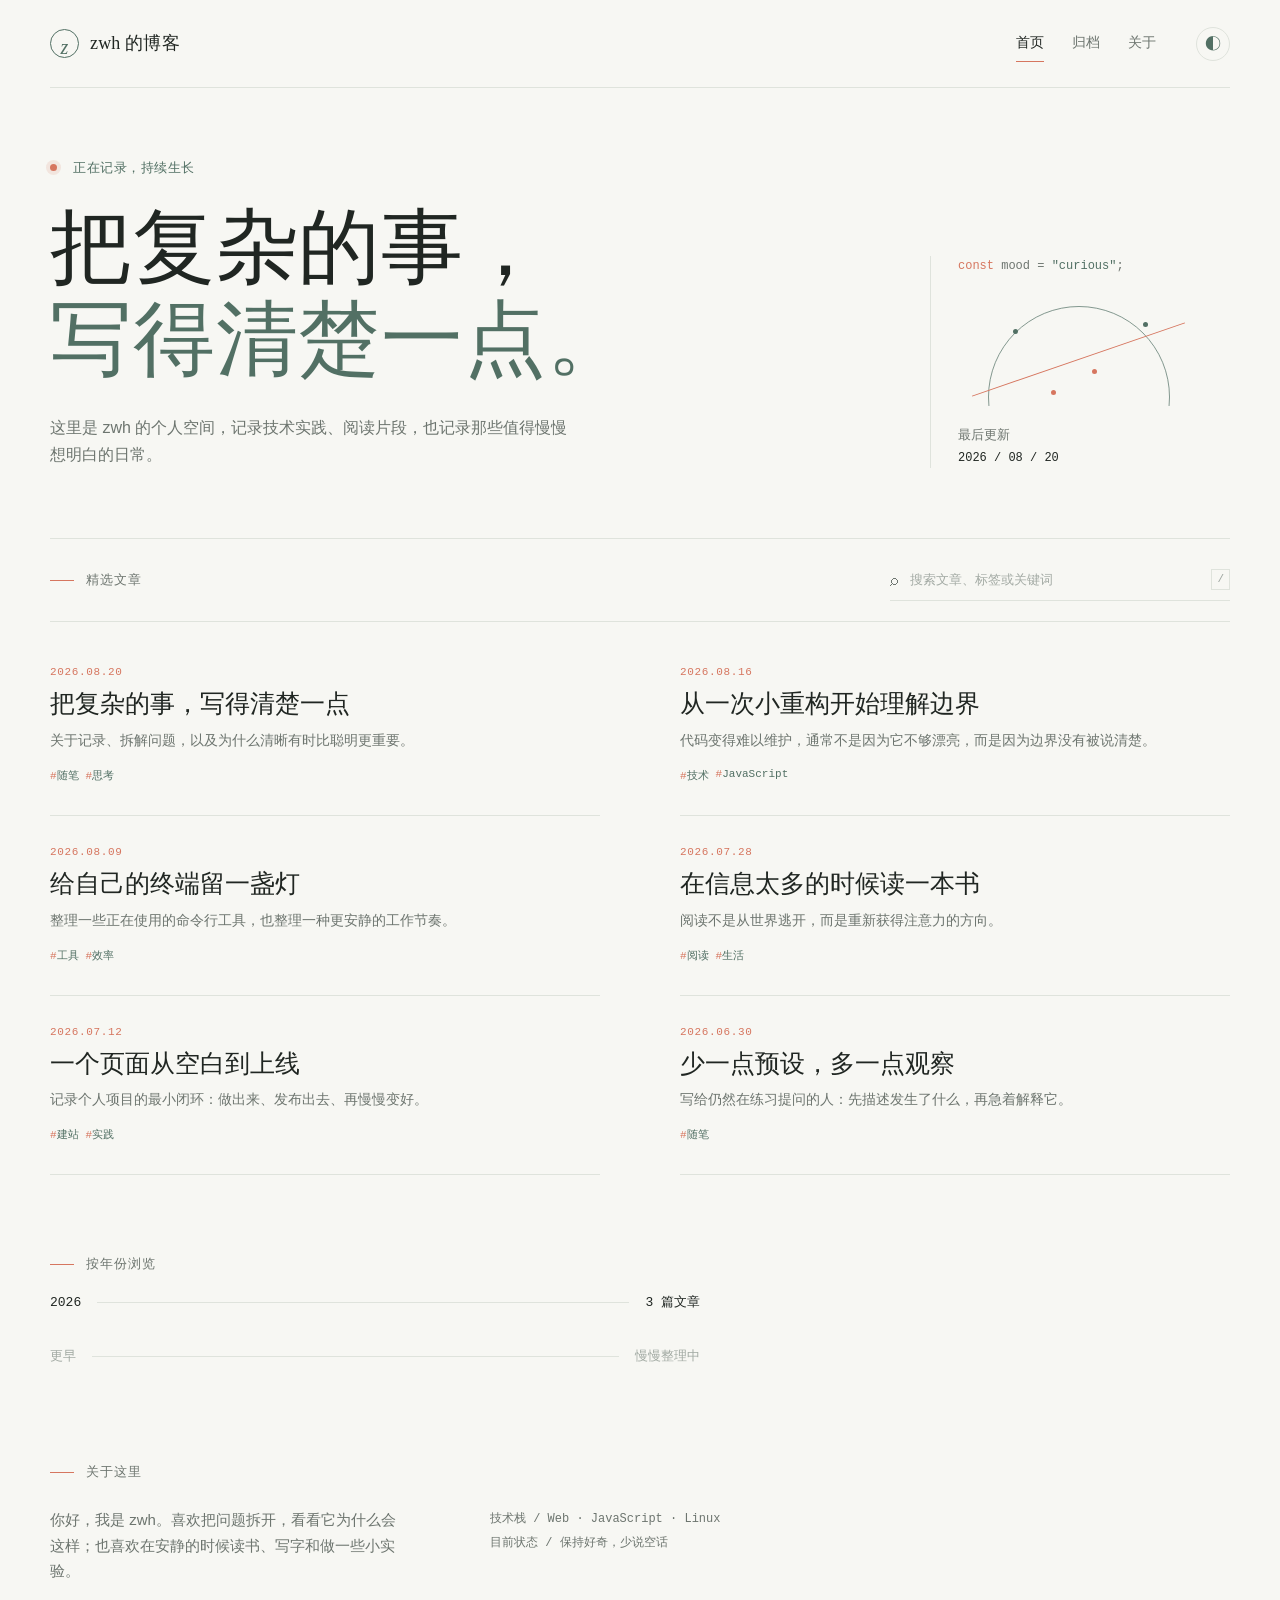
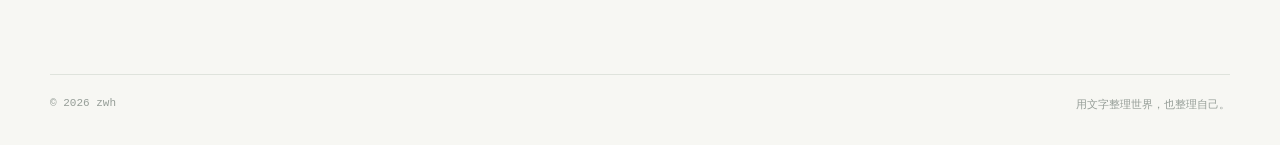
==== index.html @ 95e20965 "Initial blog with online publishing" ====
<!doctype html>
<html lang="zh-CN">
<head>
  <meta charset="UTF-8">
  <meta name="viewport" content="width=device-width, initial-scale=1.0">
  <meta name="description" content="zwh 的个人博客，记录技术、阅读和日常思考。">
  <title>zwh 的博客</title>
  <link rel="stylesheet" href="styles.css">
</head>
<body>
  <div class="site-shell">
    <header class="topbar">
      <a class="brand" href="#home" aria-label="返回首页">
        <span class="brand-mark">z</span>
        <span>zwh 的博客</span>
      </a>
      <nav class="topnav" aria-label="主导航">
        <a class="active" href="#home">首页</a>
        <a href="#archive">归档</a>
        <a href="#about">关于</a>
      </nav>
      <button class="icon-button" id="themeToggle" type="button" aria-label="切换深色模式" title="切换深色模式">◐</button>
    </header>

    <main id="home" class="main-content">
      <section class="intro-band" aria-labelledby="intro-title">
        <div class="intro-copy">
          <p class="eyebrow"><span class="status-dot"></span> 正在记录，持续生长</p>
          <h1 id="intro-title">把复杂的事，<br><em>写得清楚一点。</em></h1>
          <p class="intro-text">这里是 zwh 的个人空间，记录技术实践、阅读片段，也记录那些值得慢慢想明白的日常。</p>
        </div>
        <div class="intro-aside" aria-label="博客信息">
          <div class="code-note"><span>const</span> mood = <b>"curious"</b>;</div>
          <div class="line-art" aria-hidden="true"><span></span><span></span><span></span><span></span></div>
          <p>最后更新<br><strong>2026 / 08 / 20</strong></p>
        </div>
      </section>

      <section class="toolbar" aria-label="文章工具栏">
        <div class="section-label"><span class="rule"></span><span id="sectionTitle">精选文章</span></div>
        <label class="search-box" for="searchInput">
          <span aria-hidden="true">⌕</span>
          <input id="searchInput" type="search" placeholder="搜索文章、标签或关键词" autocomplete="off">
          <kbd>/</kbd>
        </label>
      </section>

      <section id="postList" class="post-list" aria-live="polite"></section>
      <p id="emptyState" class="empty-state" hidden>没有找到相关内容，换个关键词试试。</p>

      <section id="archive" class="archive-section">
        <div class="section-label"><span class="rule"></span><span>按年份浏览</span></div>
        <div class="archive-row"><span>2026</span><span class="archive-line"></span><span>3 篇文章</span></div>
        <div class="archive-row muted"><span>更早</span><span class="archive-line"></span><span>慢慢整理中</span></div>
      </section>

      <section id="about" class="about-section">
        <div class="section-label"><span class="rule"></span><span>关于这里</span></div>
        <div class="about-grid">
          <p>你好，我是 zwh。喜欢把问题拆开，看看它为什么会这样；也喜欢在安静的时候读书、写字和做一些小实验。</p>
          <p class="about-meta">技术栈 / Web · JavaScript · Linux<br>目前状态 / 保持好奇，少说空话</p>
        </div>
      </section>
    </main>

    <footer class="footer"><span>© 2026 zwh</span><span>用文字整理世界，也整理自己。</span></footer>
  </div>
  <script src="app.js"></script>
</body>
</html>
---- styles.css ----
:root {
  --paper: #f7f7f3;
  --paper-deep: #eeeee8;
  --ink: #202622;
  --muted: #6d756f;
  --line: #dfe3dc;
  --moss: #527064;
  --coral: #d6765f;
  --shadow: rgba(32, 38, 34, .08);
}

* { box-sizing: border-box; }
html { scroll-behavior: smooth; }
body { margin: 0; background: var(--paper); color: var(--ink); font-family: "Noto Sans SC", "Microsoft YaHei", sans-serif; line-height: 1.7; }
a { color: inherit; text-decoration: none; }
button, input { font: inherit; }

.site-shell { width: min(1180px, calc(100% - 48px)); margin: 0 auto; }
.topbar { height: 88px; display: flex; align-items: center; border-bottom: 1px solid var(--line); gap: 40px; }
.brand { display: inline-flex; align-items: center; gap: 11px; font-family: Georgia, serif; font-size: 18px; letter-spacing: .01em; }
.brand-mark { display: grid; place-items: center; width: 29px; height: 29px; border: 1px solid var(--moss); border-radius: 50%; color: var(--moss); font-style: italic; font-size: 20px; }
.topnav { display: flex; gap: 28px; margin-left: auto; color: var(--muted); font-size: 14px; }
.topnav a { padding: 6px 0; border-bottom: 1px solid transparent; }
.topnav a:hover, .topnav a.active { color: var(--ink); border-color: var(--coral); }
.icon-button { width: 34px; height: 34px; border: 1px solid var(--line); color: var(--moss); background: transparent; border-radius: 50%; cursor: pointer; transition: .2s ease; }
.icon-button:hover { border-color: var(--moss); transform: rotate(20deg); }

.main-content { padding: 72px 0 90px; }
.intro-band { display: grid; grid-template-columns: 1fr 300px; gap: 80px; align-items: end; padding-bottom: 70px; }
.eyebrow { margin: 0 0 24px; color: var(--moss); font: 13px/1.4 "SFMono-Regular", Consolas, monospace; letter-spacing: .04em; }
.status-dot { display: inline-block; width: 7px; height: 7px; margin: 0 8px 1px 0; border-radius: 50%; background: var(--coral); box-shadow: 0 0 0 4px rgba(214, 118, 95, .14); }
h1 { margin: 0; font-family: Georgia, "Songti SC", serif; font-size: clamp(44px, 7vw, 82px); line-height: 1.12; font-weight: 400; letter-spacing: .01em; }
h1 em { color: var(--moss); font-style: normal; }
.intro-text { max-width: 520px; margin: 28px 0 0; color: var(--muted); font-size: 16px; }
.intro-aside { border-left: 1px solid var(--line); padding-left: 27px; color: var(--muted); font-size: 13px; }
.code-note { color: var(--muted); font: 12px/1.8 "SFMono-Regular", Consolas, monospace; }
.code-note span { color: var(--coral); }.code-note b { color: var(--moss); font-weight: 500; }
.line-art { position: relative; height: 112px; margin: 16px 0 18px; overflow: hidden; }
.line-art::before { content: ""; position: absolute; left: 30px; top: 12px; width: 180px; height: 180px; border: 1px solid var(--moss); border-radius: 50%; opacity: .7; }
.line-art::after { content: ""; position: absolute; left: 8px; top: 65px; width: 225px; border-top: 1px solid var(--coral); transform: rotate(-19deg); }
.line-art span { position: absolute; z-index: 1; width: 5px; height: 5px; border-radius: 50%; background: var(--moss); }.line-art span:nth-child(1){left:55px;top:35px}.line-art span:nth-child(2){left:134px;top:75px;background:var(--coral)}.line-art span:nth-child(3){left:185px;top:28px}.line-art span:nth-child(4){left:93px;top:96px;background:var(--coral)}
.intro-aside p { margin: 0; }.intro-aside strong { color: var(--ink); font: 12px "SFMono-Regular", Consolas, monospace; }

.toolbar { display: flex; align-items: center; justify-content: space-between; gap: 25px; padding: 20px 0; border-top: 1px solid var(--line); border-bottom: 1px solid var(--line); }
.section-label { display: flex; align-items: center; gap: 12px; color: var(--muted); font-size: 13px; letter-spacing: .08em; }.rule { width: 24px; height: 1px; background: var(--coral); }
.search-box { display: flex; align-items: center; width: min(340px, 100%); gap: 10px; color: var(--muted); border-bottom: 1px solid var(--line); padding: 7px 0; }.search-box:focus-within { border-color: var(--moss); }.search-box input { min-width: 0; flex: 1; border: 0; outline: 0; color: var(--ink); background: transparent; font-size: 13px; }.search-box input::placeholder { color: #a3aaa4; }.search-box kbd { border: 1px solid var(--line); color: #9ca49e; padding: 0 5px; font: 11px/19px "SFMono-Regular", Consolas, monospace; }
.post-list { display: grid; grid-template-columns: repeat(2, minmax(0, 1fr)); column-gap: 80px; }
.post { position: relative; padding: 30px 0 32px; border-bottom: 1px solid var(--line); }.post:nth-child(-n+2) { padding-top: 44px; }.post:hover .post-title { color: var(--moss); }.post-date { color: var(--coral); font: 11px "SFMono-Regular", Consolas, monospace; letter-spacing: .06em; }.post-title { margin: 9px 0 8px; font-family: Georgia, "Songti SC", serif; font-size: 25px; line-height: 1.35; font-weight: 400; transition: color .2s ease; }.post-excerpt { margin: 0 0 15px; color: var(--muted); font-size: 14px; }.post-tags { display: flex; flex-wrap: wrap; gap: 7px; }.tag { color: var(--moss); font: 11px "SFMono-Regular", Consolas, monospace; }.tag::before { content: "#"; color: var(--coral); }.empty-state { padding: 50px 0; color: var(--muted); text-align: center; font-size: 14px; }
.archive-section, .about-section { padding-top: 78px; }.archive-row { display: flex; align-items: center; gap: 16px; max-width: 650px; padding: 18px 0; font: 13px "SFMono-Regular", Consolas, monospace; }.archive-row.muted { color: #a1a9a2; }.archive-line { flex: 1; height: 1px; background: var(--line); }.about-grid { display: grid; grid-template-columns: 1fr 1fr; gap: 80px; max-width: 800px; color: var(--muted); font-size: 15px; }.about-grid p { margin: 24px 0 0; }.about-meta { font: 12px/2 "SFMono-Regular", Consolas, monospace; }
.footer { display: flex; justify-content: space-between; padding: 22px 0 30px; border-top: 1px solid var(--line); color: #969e98; font: 11px "SFMono-Regular", Consolas, monospace; }

body.dark { --paper: #1c2421; --paper-deep: #24302b; --ink: #edf0e9; --muted: #a6b0a8; --line: #34413a; --moss: #a2c3aa; --coral: #ee987f; --shadow: rgba(0,0,0,.2); }
body.dark .search-box input { color: var(--ink); }

@media (max-width: 720px) {
  .site-shell { width: min(100% - 32px, 560px); }.topbar { height: 70px; gap: 18px; }.topnav { gap: 15px; font-size: 13px; }.icon-button { margin-left: 0; }.main-content { padding-top: 48px; }.intro-band { display: block; padding-bottom: 48px; }.intro-aside { display: none; } h1 { font-size: clamp(42px, 14vw, 66px); }.intro-text { font-size: 15px; }.toolbar { display: block; }.search-box { margin-top: 20px; width: 100%; }.post-list { display: block; }.post:nth-child(-n+2), .post { padding: 28px 0; }.post-title { font-size: 23px; }.about-grid { display: block; }.footer { display: block; }.footer span { display: block; margin-top: 8px; }
}
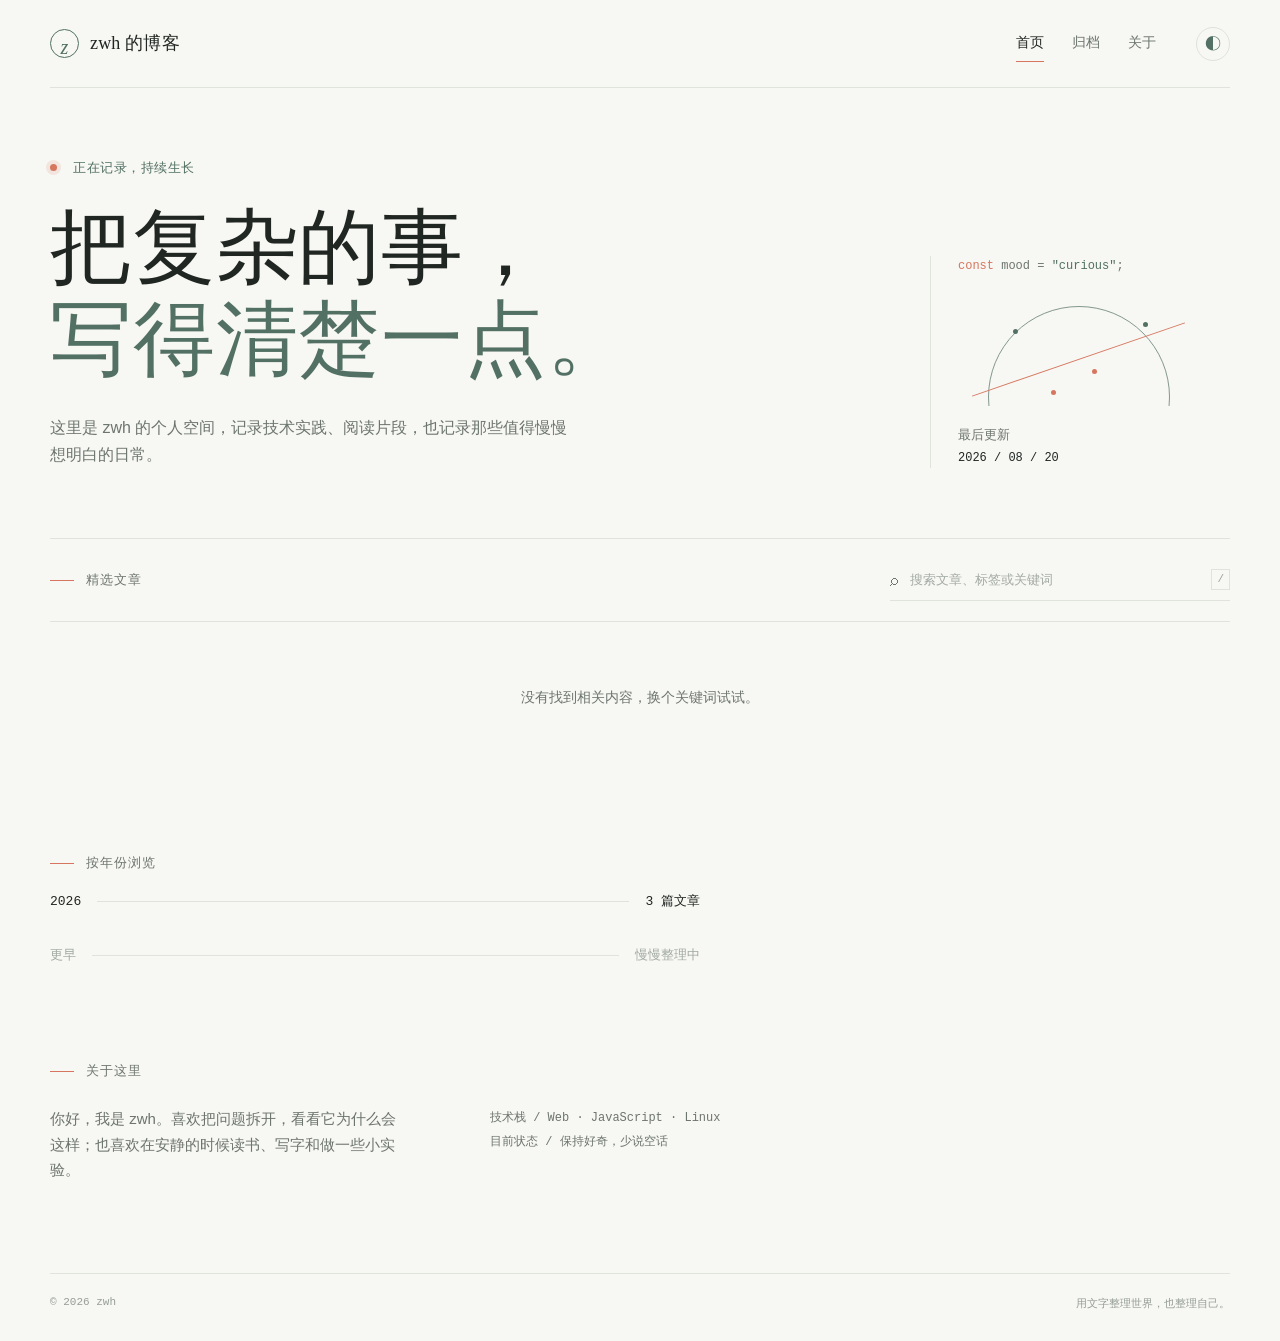
==== commit eb97627b: "Show latest published date on homepage" ====
--- a/index.html
+++ b/index.html
@@ -32,7 +32,7 @@
         <div class="intro-aside" aria-label="博客信息">
           <div class="code-note"><span>const</span> mood = <b>"curious"</b>;</div>
           <div class="line-art" aria-hidden="true"><span></span><span></span><span></span><span></span></div>
-          <p>最后更新<br><strong>2026 / 08 / 20</strong></p>
+          <p>最后更新<br><strong id="lastUpdated">2026 / 08 / 20</strong></p>
         </div>
       </section>
 
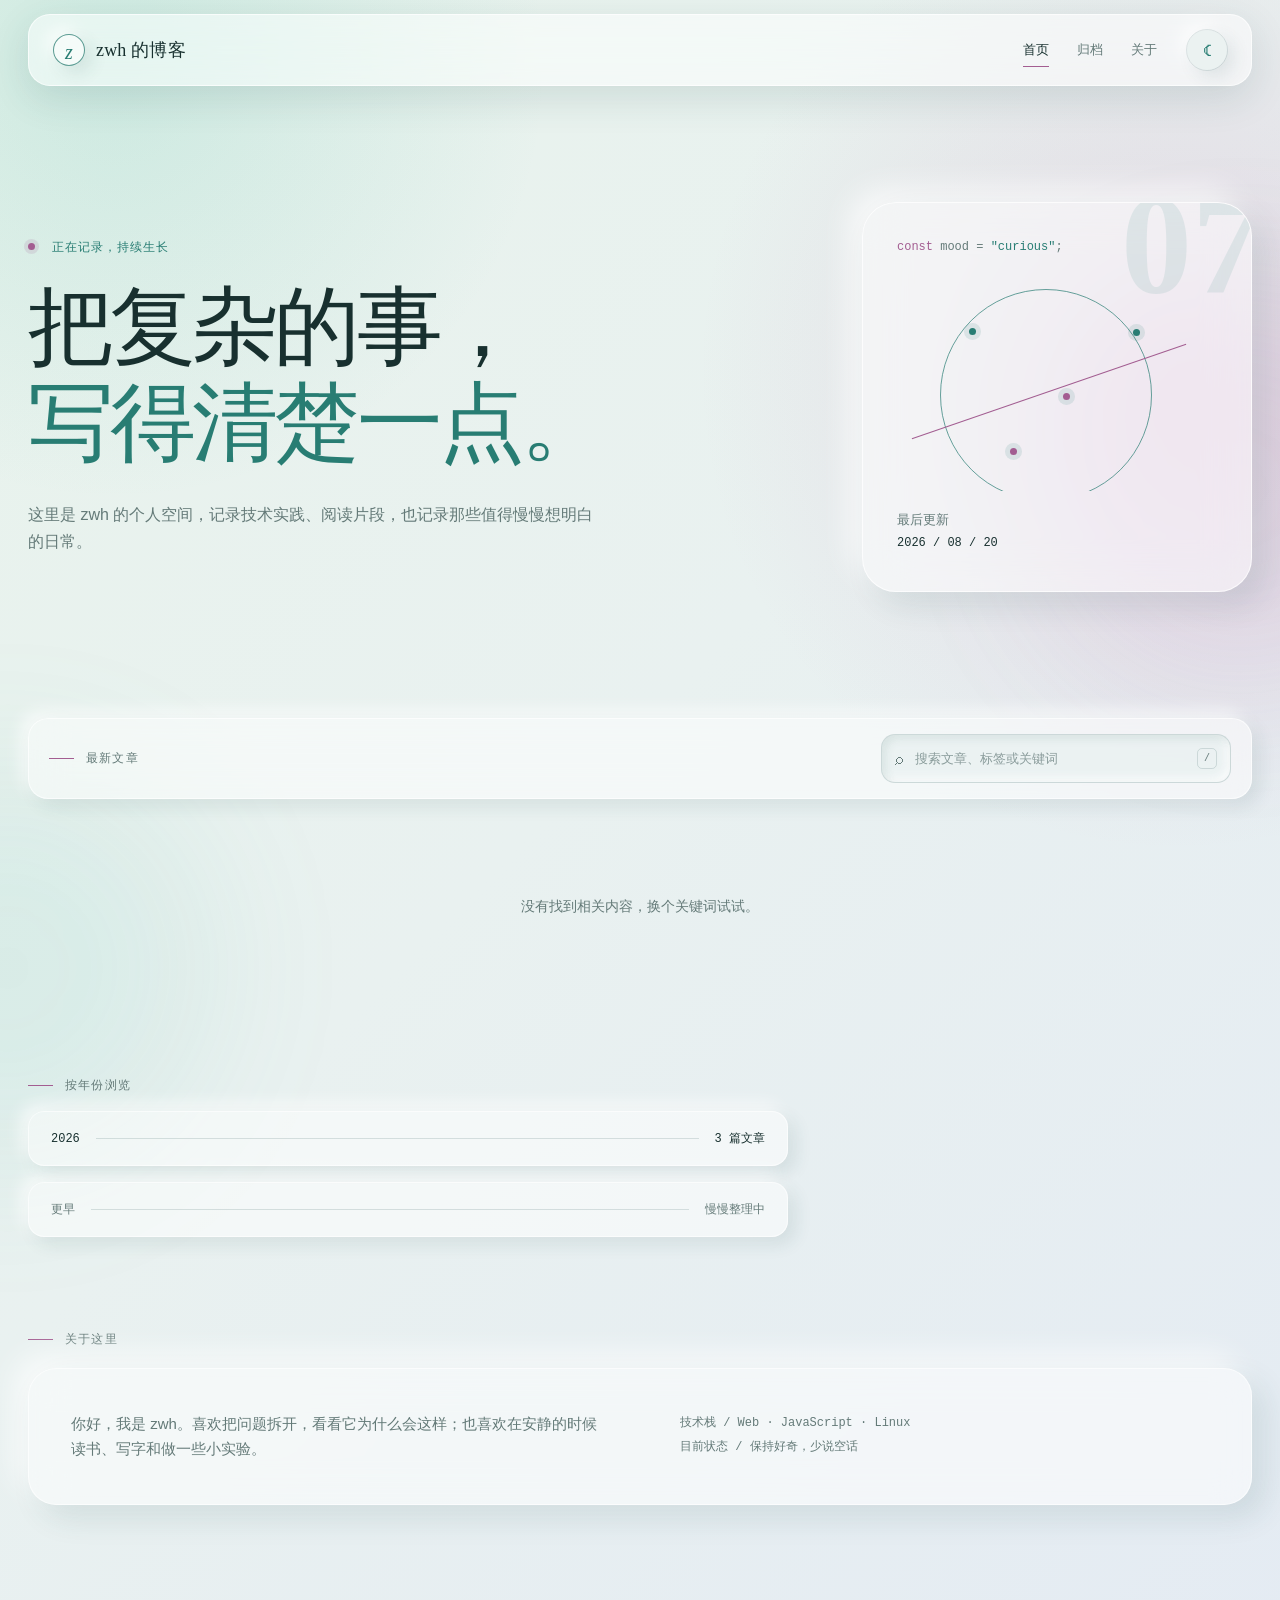
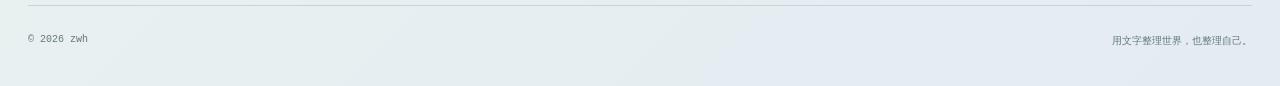
==== commit edef10a5: "Redesign light and dark blog themes" ====
--- a/index.html
+++ b/index.html
@@ -5,9 +5,10 @@
   <meta name="viewport" content="width=device-width, initial-scale=1.0">
   <meta name="description" content="zwh 的个人博客，记录技术、阅读和日常思考。">
   <title>zwh 的博客</title>
+  <script src="theme.js"></script>
   <link rel="stylesheet" href="styles.css">
 </head>
-<body>
+<body class="home-page">
   <div class="site-shell">
     <header class="topbar">
       <a class="brand" href="#home" aria-label="返回首页">
@@ -19,7 +20,7 @@
         <a href="#archive">归档</a>
         <a href="#about">关于</a>
       </nav>
-      <button class="icon-button" id="themeToggle" type="button" aria-label="切换深色模式" title="切换深色模式">◐</button>
+      <button class="icon-button" id="themeToggle" type="button" aria-label="切换深色模式" title="切换深色模式" aria-pressed="false">☾</button>
     </header>
 
     <main id="home" class="main-content">
@@ -30,6 +31,7 @@
           <p class="intro-text">这里是 zwh 的个人空间，记录技术实践、阅读片段，也记录那些值得慢慢想明白的日常。</p>
         </div>
         <div class="intro-aside" aria-label="博客信息">
+          <span class="visual-number" aria-hidden="true">07</span>
           <div class="code-note"><span>const</span> mood = <b>"curious"</b>;</div>
           <div class="line-art" aria-hidden="true"><span></span><span></span><span></span><span></span></div>
           <p>最后更新<br><strong id="lastUpdated">2026 / 08 / 20</strong></p>
@@ -37,7 +39,7 @@
       </section>
 
       <section class="toolbar" aria-label="文章工具栏">
-        <div class="section-label"><span class="rule"></span><span id="sectionTitle">精选文章</span></div>
+        <div class="section-label"><span class="rule"></span><span id="sectionTitle">最新文章</span></div>
         <label class="search-box" for="searchInput">
           <span aria-hidden="true">⌕</span>
           <input id="searchInput" type="search" placeholder="搜索文章、标签或关键词" autocomplete="off">
--- a/styles.css
+++ b/styles.css
@@ -1,57 +1,278 @@
 :root {
-  --paper: #f7f7f3;
-  --paper-deep: #eeeee8;
-  --ink: #202622;
-  --muted: #6d756f;
-  --line: #dfe3dc;
-  --moss: #527064;
-  --coral: #d6765f;
-  --shadow: rgba(32, 38, 34, .08);
+  --paper: #e9f1f0;
+  --paper-deep: #dce8e6;
+  --surface: rgba(255, 255, 255, .52);
+  --surface-strong: rgba(255, 255, 255, .78);
+  --ink: #18302f;
+  --muted: #647a78;
+  --line: rgba(49, 91, 88, .17);
+  --moss: #287d73;
+  --coral: #a35d91;
+  --shadow: rgba(36, 86, 83, .14);
+  --raised-shadow: 13px 13px 30px rgba(36, 86, 83, .12), -13px -13px 30px rgba(255, 255, 255, .72);
+  --small-shadow: 7px 7px 17px rgba(36, 86, 83, .11), -7px -7px 17px rgba(255, 255, 255, .7);
+  --inset-shadow: inset 4px 4px 9px rgba(36, 86, 83, .1), inset -4px -4px 9px rgba(255, 255, 255, .68);
+  --serif: Georgia, "Noto Serif SC", "Songti SC", serif;
+  --sans: "Noto Sans SC", "Microsoft YaHei", sans-serif;
+  --mono: "SFMono-Regular", Consolas, "Liberation Mono", monospace;
+}
+
+html[data-theme="dark"] {
+  --paper: #1b0715;
+  --paper-deep: #25091d;
+  --surface: rgba(48, 10, 36, .7);
+  --surface-strong: rgba(48, 10, 36, .9);
+  --ink: #f5edf3;
+  --muted: #bca5b5;
+  --line: #5e2750;
+  --moss: #e95420;
+  --coral: #8ae234;
+  --shadow: rgba(0, 0, 0, .42);
+  --raised-shadow: 13px 13px 30px rgba(0, 0, 0, .4), -9px -9px 24px rgba(119, 33, 111, .16);
+  --small-shadow: 7px 7px 17px rgba(0, 0, 0, .34), -6px -6px 15px rgba(119, 33, 111, .13);
+  --inset-shadow: inset 4px 4px 9px rgba(0, 0, 0, .34), inset -4px -4px 9px rgba(119, 33, 111, .12);
 }
 
 * { box-sizing: border-box; }
+[hidden] { display: none !important; }
 html { scroll-behavior: smooth; }
-body { margin: 0; background: var(--paper); color: var(--ink); font-family: "Noto Sans SC", "Microsoft YaHei", sans-serif; line-height: 1.7; }
+body {
+  min-height: 100vh;
+  margin: 0;
+  color: var(--ink);
+  background:
+    radial-gradient(circle at 9% 4%, rgba(81, 191, 170, .18), transparent 27rem),
+    radial-gradient(circle at 92% 22%, rgba(190, 111, 168, .19), transparent 30rem),
+    linear-gradient(135deg, #e8f3ec 0%, var(--paper) 46%, #e4ebf3 100%);
+  font-family: var(--sans);
+  line-height: 1.7;
+  transition: color .3s ease, background-color .3s ease;
+}
+html[data-theme="dark"] body {
+  background-color: var(--paper);
+  background-image:
+    linear-gradient(rgba(255, 255, 255, .018) 1px, transparent 1px),
+    linear-gradient(90deg, rgba(255, 255, 255, .018) 1px, transparent 1px),
+    radial-gradient(circle at 90% 12%, rgba(119, 33, 111, .28), transparent 31rem),
+    radial-gradient(circle at 3% 46%, rgba(233, 84, 32, .09), transparent 25rem);
+  background-size: 32px 32px, 32px 32px, auto, auto;
+}
+body::before,
+body::after {
+  position: fixed;
+  z-index: -1;
+  width: 25rem;
+  height: 25rem;
+  border-radius: 50%;
+  content: "";
+  filter: blur(80px);
+  opacity: .34;
+  pointer-events: none;
+}
+body::before { right: -10rem; top: 18rem; background: rgba(191, 106, 169, .34); }
+body::after { left: -12rem; top: 48rem; background: rgba(70, 185, 164, .28); }
+html[data-theme="dark"] body::before { background: rgba(119, 33, 111, .35); }
+html[data-theme="dark"] body::after { background: rgba(233, 84, 32, .12); }
+
+::selection { color: #fff; background: var(--moss); }
 a { color: inherit; text-decoration: none; }
-button, input { font: inherit; }
-
-.site-shell { width: min(1180px, calc(100% - 48px)); margin: 0 auto; }
-.topbar { height: 88px; display: flex; align-items: center; border-bottom: 1px solid var(--line); gap: 40px; }
-.brand { display: inline-flex; align-items: center; gap: 11px; font-family: Georgia, serif; font-size: 18px; letter-spacing: .01em; }
-.brand-mark { display: grid; place-items: center; width: 29px; height: 29px; border: 1px solid var(--moss); border-radius: 50%; color: var(--moss); font-style: italic; font-size: 20px; }
-.topnav { display: flex; gap: 28px; margin-left: auto; color: var(--muted); font-size: 14px; }
-.topnav a { padding: 6px 0; border-bottom: 1px solid transparent; }
-.topnav a:hover, .topnav a.active { color: var(--ink); border-color: var(--coral); }
-.icon-button { width: 34px; height: 34px; border: 1px solid var(--line); color: var(--moss); background: transparent; border-radius: 50%; cursor: pointer; transition: .2s ease; }
-.icon-button:hover { border-color: var(--moss); transform: rotate(20deg); }
-
-.main-content { padding: 72px 0 90px; }
-.intro-band { display: grid; grid-template-columns: 1fr 300px; gap: 80px; align-items: end; padding-bottom: 70px; }
-.eyebrow { margin: 0 0 24px; color: var(--moss); font: 13px/1.4 "SFMono-Regular", Consolas, monospace; letter-spacing: .04em; }
-.status-dot { display: inline-block; width: 7px; height: 7px; margin: 0 8px 1px 0; border-radius: 50%; background: var(--coral); box-shadow: 0 0 0 4px rgba(214, 118, 95, .14); }
-h1 { margin: 0; font-family: Georgia, "Songti SC", serif; font-size: clamp(44px, 7vw, 82px); line-height: 1.12; font-weight: 400; letter-spacing: .01em; }
+button, input, textarea { font: inherit; }
+button, a { -webkit-tap-highlight-color: transparent; }
+
+.site-shell { width: min(1240px, calc(100% - 56px)); margin: 0 auto; }
+.topbar {
+  position: sticky;
+  z-index: 20;
+  top: 14px;
+  display: flex;
+  align-items: center;
+  height: 72px;
+  margin-top: 14px;
+  padding: 0 24px;
+  border: 1px solid rgba(255, 255, 255, .68);
+  border-radius: 22px;
+  background: var(--surface);
+  box-shadow: 0 12px 38px var(--shadow);
+  backdrop-filter: blur(22px) saturate(1.25);
+}
+html[data-theme="dark"] .topbar { border-color: rgba(119, 33, 111, .65); background: rgba(44, 0, 30, .72); }
+.brand { display: inline-flex; align-items: center; gap: 11px; font-family: var(--serif); font-size: 18px; letter-spacing: .01em; }
+.brand-mark {
+  display: grid;
+  width: 32px;
+  height: 32px;
+  place-items: center;
+  border: 1px solid color-mix(in srgb, var(--moss) 70%, var(--line));
+  border-radius: 50%;
+  color: var(--moss);
+  background: color-mix(in srgb, var(--surface-strong) 74%, transparent);
+  box-shadow: var(--small-shadow);
+  font-size: 20px;
+  font-style: italic;
+}
+html[data-theme="dark"] .brand-mark { color: #fff; background: var(--moss); box-shadow: 0 0 24px rgba(233, 84, 32, .2); }
+.topnav { display: flex; gap: 28px; margin-left: auto; color: var(--muted); font-size: 13px; }
+.topnav a { position: relative; padding: 8px 0; }
+.topnav a::after { position: absolute; right: 0; bottom: 2px; left: 0; height: 1px; content: ""; background: var(--coral); transform: scaleX(0); transition: transform .2s ease; }
+.topnav a:hover, .topnav a.active { color: var(--ink); }
+.topnav a:hover::after, .topnav a.active::after { transform: scaleX(1); }
+.icon-button {
+  display: grid;
+  width: 40px;
+  height: 40px;
+  margin-left: 30px;
+  place-items: center;
+  border: 0;
+  border-radius: 50%;
+  outline: 1px solid color-mix(in srgb, var(--line) 78%, transparent);
+  color: var(--moss);
+  background: color-mix(in srgb, var(--paper) 86%, transparent);
+  box-shadow: var(--small-shadow);
+  cursor: pointer;
+  font-size: 18px;
+  line-height: 1;
+  transition: transform .2s ease, box-shadow .2s ease, color .2s ease;
+}
+.icon-button:hover { color: var(--coral); transform: translateY(-2px) rotate(8deg); }
+.icon-button:active { box-shadow: var(--inset-shadow); transform: translateY(0); }
+.icon-button:focus-visible, .topnav a:focus-visible { outline: 2px solid var(--coral); outline-offset: 4px; }
+
+.main-content { padding: 72px 0 100px; }
+.intro-band { display: grid; grid-template-columns: minmax(0, 1fr) 390px; gap: 92px; align-items: center; min-height: 560px; padding-bottom: 82px; }
+.eyebrow, .article-kicker { margin: 0 0 22px; color: var(--moss); font: 12px/1.5 var(--mono); letter-spacing: .08em; }
+.status-dot { display: inline-block; width: 7px; height: 7px; margin: 0 9px 1px 0; border-radius: 50%; background: var(--coral); box-shadow: 0 0 0 4px color-mix(in srgb, var(--coral) 15%, transparent); }
+h1 { margin: 0; font-family: var(--serif); font-size: clamp(48px, 7vw, 86px); line-height: 1.12; font-weight: 500; letter-spacing: -.045em; }
 h1 em { color: var(--moss); font-style: normal; }
-.intro-text { max-width: 520px; margin: 28px 0 0; color: var(--muted); font-size: 16px; }
-.intro-aside { border-left: 1px solid var(--line); padding-left: 27px; color: var(--muted); font-size: 13px; }
-.code-note { color: var(--muted); font: 12px/1.8 "SFMono-Regular", Consolas, monospace; }
-.code-note span { color: var(--coral); }.code-note b { color: var(--moss); font-weight: 500; }
-.line-art { position: relative; height: 112px; margin: 16px 0 18px; overflow: hidden; }
-.line-art::before { content: ""; position: absolute; left: 30px; top: 12px; width: 180px; height: 180px; border: 1px solid var(--moss); border-radius: 50%; opacity: .7; }
-.line-art::after { content: ""; position: absolute; left: 8px; top: 65px; width: 225px; border-top: 1px solid var(--coral); transform: rotate(-19deg); }
-.line-art span { position: absolute; z-index: 1; width: 5px; height: 5px; border-radius: 50%; background: var(--moss); }.line-art span:nth-child(1){left:55px;top:35px}.line-art span:nth-child(2){left:134px;top:75px;background:var(--coral)}.line-art span:nth-child(3){left:185px;top:28px}.line-art span:nth-child(4){left:93px;top:96px;background:var(--coral)}
-.intro-aside p { margin: 0; }.intro-aside strong { color: var(--ink); font: 12px "SFMono-Regular", Consolas, monospace; }
-
-.toolbar { display: flex; align-items: center; justify-content: space-between; gap: 25px; padding: 20px 0; border-top: 1px solid var(--line); border-bottom: 1px solid var(--line); }
-.section-label { display: flex; align-items: center; gap: 12px; color: var(--muted); font-size: 13px; letter-spacing: .08em; }.rule { width: 24px; height: 1px; background: var(--coral); }
-.search-box { display: flex; align-items: center; width: min(340px, 100%); gap: 10px; color: var(--muted); border-bottom: 1px solid var(--line); padding: 7px 0; }.search-box:focus-within { border-color: var(--moss); }.search-box input { min-width: 0; flex: 1; border: 0; outline: 0; color: var(--ink); background: transparent; font-size: 13px; }.search-box input::placeholder { color: #a3aaa4; }.search-box kbd { border: 1px solid var(--line); color: #9ca49e; padding: 0 5px; font: 11px/19px "SFMono-Regular", Consolas, monospace; }
-.post-list { display: grid; grid-template-columns: repeat(2, minmax(0, 1fr)); column-gap: 80px; }
-.post { position: relative; padding: 30px 0 32px; border-bottom: 1px solid var(--line); }.post:nth-child(-n+2) { padding-top: 44px; }.post:hover .post-title { color: var(--moss); }.post-date { color: var(--coral); font: 11px "SFMono-Regular", Consolas, monospace; letter-spacing: .06em; }.post-title { margin: 9px 0 8px; font-family: Georgia, "Songti SC", serif; font-size: 25px; line-height: 1.35; font-weight: 400; transition: color .2s ease; }.post-excerpt { margin: 0 0 15px; color: var(--muted); font-size: 14px; }.post-tags { display: flex; flex-wrap: wrap; gap: 7px; }.tag { color: var(--moss); font: 11px "SFMono-Regular", Consolas, monospace; }.tag::before { content: "#"; color: var(--coral); }.empty-state { padding: 50px 0; color: var(--muted); text-align: center; font-size: 14px; }
-.archive-section, .about-section { padding-top: 78px; }.archive-row { display: flex; align-items: center; gap: 16px; max-width: 650px; padding: 18px 0; font: 13px "SFMono-Regular", Consolas, monospace; }.archive-row.muted { color: #a1a9a2; }.archive-line { flex: 1; height: 1px; background: var(--line); }.about-grid { display: grid; grid-template-columns: 1fr 1fr; gap: 80px; max-width: 800px; color: var(--muted); font-size: 15px; }.about-grid p { margin: 24px 0 0; }.about-meta { font: 12px/2 "SFMono-Regular", Consolas, monospace; }
-.footer { display: flex; justify-content: space-between; padding: 22px 0 30px; border-top: 1px solid var(--line); color: #969e98; font: 11px "SFMono-Regular", Consolas, monospace; }
-
-body.dark { --paper: #1c2421; --paper-deep: #24302b; --ink: #edf0e9; --muted: #a6b0a8; --line: #34413a; --moss: #a2c3aa; --coral: #ee987f; --shadow: rgba(0,0,0,.2); }
-body.dark .search-box input { color: var(--ink); }
-
-@media (max-width: 720px) {
-  .site-shell { width: min(100% - 32px, 560px); }.topbar { height: 70px; gap: 18px; }.topnav { gap: 15px; font-size: 13px; }.icon-button { margin-left: 0; }.main-content { padding-top: 48px; }.intro-band { display: block; padding-bottom: 48px; }.intro-aside { display: none; } h1 { font-size: clamp(42px, 14vw, 66px); }.intro-text { font-size: 15px; }.toolbar { display: block; }.search-box { margin-top: 20px; width: 100%; }.post-list { display: block; }.post:nth-child(-n+2), .post { padding: 28px 0; }.post-title { font-size: 23px; }.about-grid { display: block; }.footer { display: block; }.footer span { display: block; margin-top: 8px; }
-}
+html[data-theme="dark"] h1 em { color: var(--coral); }
+.intro-text { max-width: 570px; margin: 30px 0 0; color: var(--muted); font-size: 16px; }
+.intro-aside {
+  position: relative;
+  min-height: 390px;
+  padding: 34px;
+  overflow: hidden;
+  border: 1px solid rgba(255, 255, 255, .72);
+  border-radius: 34px;
+  color: var(--muted);
+  background: var(--surface);
+  box-shadow: var(--raised-shadow);
+  backdrop-filter: blur(22px) saturate(1.2);
+  font-size: 13px;
+}
+html[data-theme="dark"] .intro-aside { border-color: var(--line); background: var(--surface); }
+.visual-number { position: absolute; right: -12px; top: -29px; color: color-mix(in srgb, var(--moss) 10%, transparent); font: 700 142px/1 var(--serif); pointer-events: none; }
+html[data-theme="dark"] .visual-number { color: rgba(138, 226, 52, .07); }
+.code-note { position: relative; z-index: 2; color: var(--muted); font: 12px/1.8 var(--mono); }
+.code-note span { color: var(--coral); }
+.code-note b { color: var(--moss); font-weight: 500; }
+html[data-theme="dark"] .code-note span { color: var(--moss); }
+html[data-theme="dark"] .code-note b { color: var(--coral); }
+.line-art { position: relative; height: 210px; margin: 22px 0 18px; overflow: hidden; }
+.line-art::before { position: absolute; left: 43px; top: 8px; width: 210px; height: 210px; border: 1px solid var(--moss); border-radius: 50%; content: ""; opacity: .7; }
+.line-art::after { position: absolute; left: 7px; top: 110px; width: 290px; border-top: 1px solid var(--coral); content: ""; transform: rotate(-19deg); }
+.line-art span { position: absolute; z-index: 1; width: 7px; height: 7px; border-radius: 50%; background: var(--moss); box-shadow: 0 0 0 5px color-mix(in srgb, var(--moss) 12%, transparent); }
+.line-art span:nth-child(1) { left: 72px; top: 47px; }
+.line-art span:nth-child(2) { left: 166px; top: 112px; background: var(--coral); }
+.line-art span:nth-child(3) { left: 236px; top: 48px; }
+.line-art span:nth-child(4) { left: 113px; top: 167px; background: var(--coral); }
+.intro-aside p { position: relative; z-index: 2; margin: 0; }
+.intro-aside strong { color: var(--ink); font: 12px var(--mono); }
+
+.toolbar {
+  display: flex;
+  align-items: center;
+  justify-content: space-between;
+  gap: 25px;
+  margin-bottom: 32px;
+  padding: 15px 20px;
+  border: 1px solid rgba(255, 255, 255, .65);
+  border-radius: 20px;
+  background: var(--surface);
+  box-shadow: var(--small-shadow);
+  backdrop-filter: blur(18px);
+}
+html[data-theme="dark"] .toolbar { border-color: var(--line); }
+.section-label { display: flex; align-items: center; gap: 12px; color: var(--muted); font-size: 12px; letter-spacing: .1em; }
+.rule { width: 25px; height: 1px; background: var(--coral); }
+.search-box { display: flex; align-items: center; width: min(350px, 100%); gap: 10px; padding: 10px 13px; border: 1px solid var(--line); border-radius: 14px; color: var(--muted); background: color-mix(in srgb, var(--paper) 74%, transparent); box-shadow: var(--inset-shadow); }
+.search-box:focus-within { border-color: var(--moss); }
+.search-box input { min-width: 0; flex: 1; border: 0; outline: 0; color: var(--ink); background: transparent; font-size: 13px; }
+.search-box input::placeholder { color: color-mix(in srgb, var(--muted) 72%, transparent); }
+.search-box kbd { padding: 0 6px; border: 1px solid var(--line); border-radius: 5px; color: var(--muted); font: 10px/19px var(--mono); }
+
+.post-list { display: grid; grid-template-columns: repeat(2, minmax(0, 1fr)); gap: 28px; }
+.post {
+  min-width: 0;
+  padding: 30px;
+  border: 1px solid rgba(255, 255, 255, .62);
+  border-radius: 28px;
+  background: var(--surface);
+  box-shadow: var(--raised-shadow);
+  backdrop-filter: blur(18px);
+  transition: transform .24s ease, border-color .24s ease, box-shadow .24s ease;
+}
+html[data-theme="dark"] .post { border-color: var(--line); }
+.post:hover { border-color: color-mix(in srgb, var(--moss) 52%, var(--line)); transform: translateY(-5px); }
+.post > a { display: flex; min-height: 255px; flex-direction: column; }
+.post-card-head, .post-card-foot { display: flex; align-items: center; justify-content: space-between; gap: 18px; }
+.post-index { display: grid; width: 35px; height: 35px; place-items: center; border-radius: 11px; color: var(--moss); background: color-mix(in srgb, var(--paper) 75%, transparent); box-shadow: var(--small-shadow); font: 10px var(--mono); }
+.post-date { color: var(--coral); font: 10px var(--mono); letter-spacing: .08em; }
+.post-title { margin: 25px 0 11px; font-family: var(--serif); font-size: 27px; line-height: 1.38; font-weight: 500; letter-spacing: -.025em; transition: color .2s ease; }
+.post:hover .post-title { color: var(--moss); }
+html[data-theme="dark"] .post:hover .post-title { color: var(--coral); }
+.post-excerpt { margin: 0 0 26px; color: var(--muted); font-size: 14px; }
+.post-card-foot { margin-top: auto; padding-top: 19px; border-top: 1px solid var(--line); }
+.post-tags { display: flex; flex-wrap: wrap; gap: 8px; }
+.tag { color: var(--moss); font: 10px var(--mono); }
+.tag::before { color: var(--coral); content: "#"; }
+.read-more { display: inline-flex; flex: 0 0 auto; align-items: center; gap: 9px; color: var(--muted); font-size: 11px; }
+.read-more b { display: grid; width: 27px; height: 27px; place-items: center; border-radius: 9px; color: var(--moss); box-shadow: var(--small-shadow); font-weight: 400; }
+.post:hover .read-more b { color: #fff; background: var(--moss); }
+.empty-state { padding: 50px 0; color: var(--muted); text-align: center; font-size: 14px; }
+
+.archive-section, .about-section { padding-top: 92px; }
+.archive-row { display: flex; align-items: center; gap: 16px; max-width: 760px; margin-top: 16px; padding: 18px 22px; border: 1px solid rgba(255, 255, 255, .58); border-radius: 16px; color: var(--ink); background: var(--surface); box-shadow: var(--small-shadow); font: 12px var(--mono); }
+html[data-theme="dark"] .archive-row { border-color: var(--line); }
+.archive-row.muted { color: var(--muted); }
+.archive-line { flex: 1; height: 1px; background: var(--line); }
+.about-grid { display: grid; grid-template-columns: 1fr 1fr; gap: 80px; margin-top: 18px; padding: 42px; border: 1px solid rgba(255, 255, 255, .62); border-radius: 28px; color: var(--muted); background: var(--surface); box-shadow: var(--raised-shadow); backdrop-filter: blur(18px); font-size: 15px; }
+html[data-theme="dark"] .about-grid { border-color: var(--line); }
+.about-grid p { margin: 0; }
+.about-meta { font: 12px/2 var(--mono); }
+.footer { display: flex; justify-content: space-between; padding: 28px 0 38px; border-top: 1px solid var(--line); color: var(--muted); font: 10px var(--mono); }
+
+@media (max-width: 900px) {
+  .site-shell { width: min(100% - 36px, 700px); }
+  .intro-band { grid-template-columns: 1fr; gap: 55px; min-height: 0; }
+  .intro-aside { min-height: 350px; }
+  .post-list { grid-template-columns: 1fr; }
+}
+
+@media (max-width: 640px) {
+  .site-shell { width: calc(100% - 28px); }
+  .topbar { top: 8px; height: 64px; margin-top: 8px; padding: 0 15px; border-radius: 18px; }
+  .brand { font-size: 16px; }
+  .brand-mark { width: 29px; height: 29px; }
+  .topnav { gap: 14px; font-size: 11px; }
+  .icon-button { width: 35px; height: 35px; margin-left: 13px; }
+  .main-content { padding: 55px 0 80px; }
+  .intro-band { padding-bottom: 62px; }
+  h1 { font-size: clamp(44px, 13vw, 66px); }
+  .intro-text { font-size: 15px; }
+  .intro-aside { min-height: 315px; padding: 26px; border-radius: 25px; }
+  .line-art { height: 165px; }
+  .toolbar { display: block; padding: 17px; }
+  .search-box { width: 100%; margin-top: 17px; }
+  .post { padding: 24px; border-radius: 22px; }
+  .post > a { min-height: 235px; }
+  .post-title { font-size: 24px; }
+  .post-card-foot { align-items: flex-end; }
+  .about-grid { display: block; padding: 28px; }
+  .about-meta { margin-top: 24px !important; }
+  .footer { display: block; }
+  .footer span { display: block; margin-top: 7px; }
+}
+
+@media (prefers-reduced-motion: reduce) {
+  html { scroll-behavior: auto; }
+  *, *::before, *::after { scroll-behavior: auto !important; transition-duration: .01ms !important; animation-duration: .01ms !important; }
+}
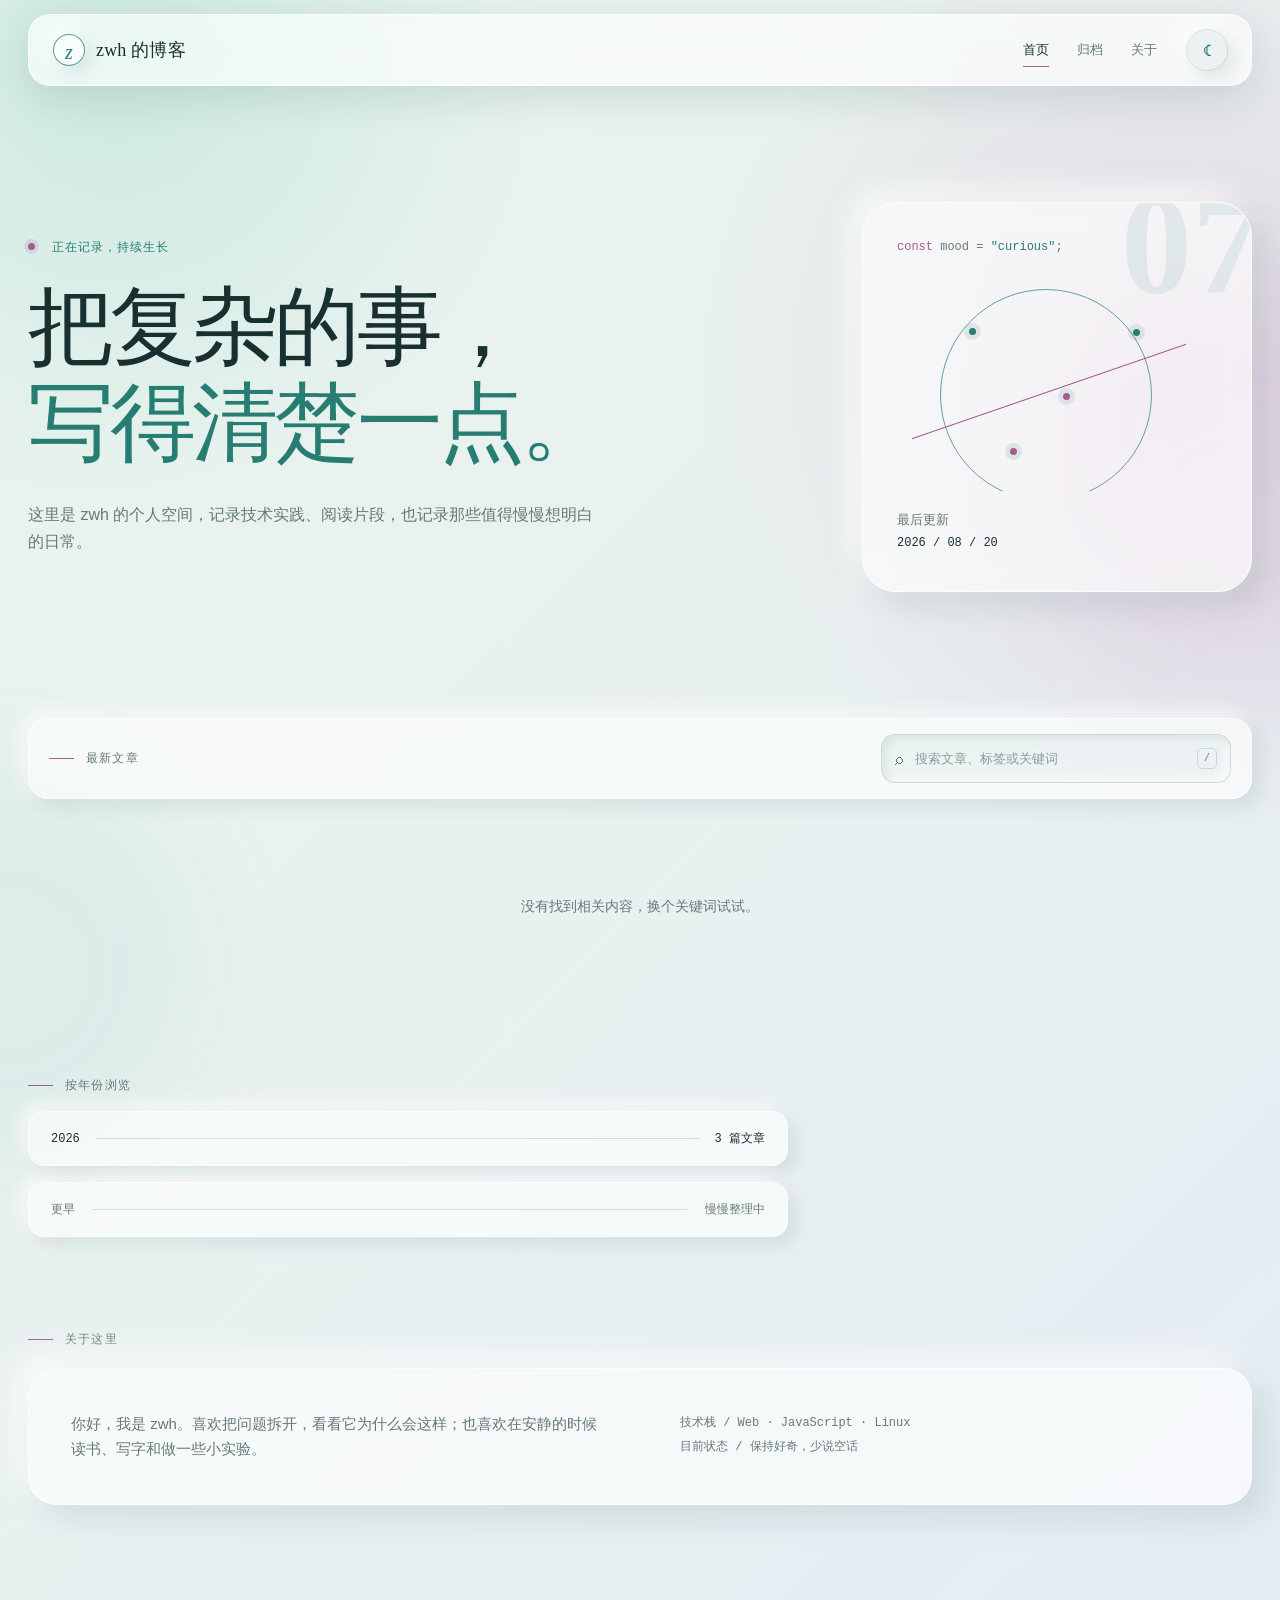
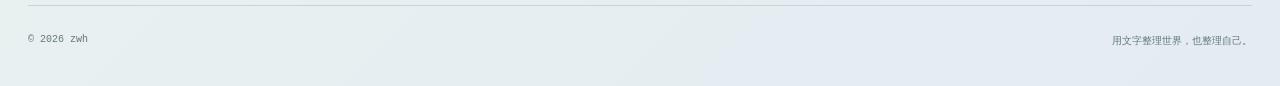
==== commit b28e4a74: "Add eight-post pagination" ====
--- a/index.html
+++ b/index.html
@@ -6,7 +6,7 @@
   <meta name="description" content="zwh 的个人博客，记录技术、阅读和日常思考。">
   <title>zwh 的博客</title>
   <script src="theme.js"></script>
-  <link rel="stylesheet" href="styles.css">
+  <link rel="stylesheet" href="styles.css?v=20260825-3">
 </head>
 <body class="home-page">
   <div class="site-shell">
@@ -49,6 +49,11 @@
 
       <section id="postList" class="post-list" aria-live="polite"></section>
       <p id="emptyState" class="empty-state" hidden>没有找到相关内容，换个关键词试试。</p>
+      <nav id="pagination" class="pagination" aria-label="文章分页" hidden>
+        <button id="previousPage" class="page-step" type="button" aria-label="上一页"><span aria-hidden="true">←</span><span class="page-step-label"> 上一页</span></button>
+        <div id="pageNumbers" class="page-numbers"></div>
+        <button id="nextPage" class="page-step" type="button" aria-label="下一页"><span class="page-step-label">下一页 </span><span aria-hidden="true">→</span></button>
+      </nav>
 
       <section id="archive" class="archive-section">
         <div class="section-label"><span class="rule"></span><span>按年份浏览</span></div>
@@ -67,6 +72,6 @@
 
     <footer class="footer"><span>© 2026 zwh</span><span>用文字整理世界，也整理自己。</span></footer>
   </div>
-  <script src="app.js"></script>
+  <script src="app.js?v=20260825-3"></script>
 </body>
 </html>
--- a/styles.css
+++ b/styles.css
@@ -1,8 +1,9 @@
 :root {
+  color-scheme: light;
   --paper: #e9f1f0;
   --paper-deep: #dce8e6;
-  --surface: rgba(255, 255, 255, .52);
-  --surface-strong: rgba(255, 255, 255, .78);
+  --surface: rgba(255, 255, 255, .64);
+  --surface-strong: rgba(255, 255, 255, .84);
   --ink: #18302f;
   --muted: #647a78;
   --line: rgba(49, 91, 88, .17);
@@ -18,6 +19,7 @@
 }
 
 html[data-theme="dark"] {
+  color-scheme: dark;
   --paper: #1b0715;
   --paper-deep: #25091d;
   --surface: rgba(48, 10, 36, .7);
@@ -65,8 +67,8 @@
   height: 25rem;
   border-radius: 50%;
   content: "";
-  filter: blur(80px);
-  opacity: .34;
+  filter: blur(55px);
+  opacity: .26;
   pointer-events: none;
 }
 body::before { right: -10rem; top: 18rem; background: rgba(191, 106, 169, .34); }
@@ -93,7 +95,7 @@
   border-radius: 22px;
   background: var(--surface);
   box-shadow: 0 12px 38px var(--shadow);
-  backdrop-filter: blur(22px) saturate(1.25);
+  backdrop-filter: blur(14px) saturate(1.18);
 }
 html[data-theme="dark"] .topbar { border-color: rgba(119, 33, 111, .65); background: rgba(44, 0, 30, .72); }
 .brand { display: inline-flex; align-items: center; gap: 11px; font-family: var(--serif); font-size: 18px; letter-spacing: .01em; }
@@ -155,7 +157,7 @@
   color: var(--muted);
   background: var(--surface);
   box-shadow: var(--raised-shadow);
-  backdrop-filter: blur(22px) saturate(1.2);
+  backdrop-filter: blur(12px) saturate(1.14);
   font-size: 13px;
 }
 html[data-theme="dark"] .intro-aside { border-color: var(--line); background: var(--surface); }
@@ -188,7 +190,7 @@
   border-radius: 20px;
   background: var(--surface);
   box-shadow: var(--small-shadow);
-  backdrop-filter: blur(18px);
+  backdrop-filter: blur(10px);
 }
 html[data-theme="dark"] .toolbar { border-color: var(--line); }
 .section-label { display: flex; align-items: center; gap: 12px; color: var(--muted); font-size: 12px; letter-spacing: .1em; }
@@ -207,13 +209,14 @@
   border-radius: 28px;
   background: var(--surface);
   box-shadow: var(--raised-shadow);
-  backdrop-filter: blur(18px);
+  backdrop-filter: blur(8px);
   transition: transform .24s ease, border-color .24s ease, box-shadow .24s ease;
 }
 html[data-theme="dark"] .post { border-color: var(--line); }
 .post:hover { border-color: color-mix(in srgb, var(--moss) 52%, var(--line)); transform: translateY(-5px); }
 .post > a { display: flex; min-height: 255px; flex-direction: column; }
 .post-card-head, .post-card-foot { display: flex; align-items: center; justify-content: space-between; gap: 18px; }
+.post-cover { display: block; width: 100%; aspect-ratio: 16 / 9; margin-top: 20px; border: 1px solid var(--line); border-radius: 17px; object-fit: cover; background: var(--paper-deep); }
 .post-index { display: grid; width: 35px; height: 35px; place-items: center; border-radius: 11px; color: var(--moss); background: color-mix(in srgb, var(--paper) 75%, transparent); box-shadow: var(--small-shadow); font: 10px var(--mono); }
 .post-date { color: var(--coral); font: 10px var(--mono); letter-spacing: .08em; }
 .post-title { margin: 25px 0 11px; font-family: var(--serif); font-size: 27px; line-height: 1.38; font-weight: 500; letter-spacing: -.025em; transition: color .2s ease; }
@@ -228,13 +231,34 @@
 .read-more b { display: grid; width: 27px; height: 27px; place-items: center; border-radius: 9px; color: var(--moss); box-shadow: var(--small-shadow); font-weight: 400; }
 .post:hover .read-more b { color: #fff; background: var(--moss); }
 .empty-state { padding: 50px 0; color: var(--muted); text-align: center; font-size: 14px; }
+.pagination { display: flex; align-items: center; justify-content: center; gap: 12px; margin-top: 42px; }
+.page-numbers { display: flex; align-items: center; gap: 8px; }
+.page-step, .page-number {
+  min-height: 42px;
+  border: 1px solid color-mix(in srgb, var(--line) 82%, transparent);
+  border-radius: 13px;
+  color: var(--muted);
+  background: var(--surface);
+  box-shadow: var(--small-shadow);
+  cursor: pointer;
+  font: 11px var(--mono);
+  transition: color .2s ease, border-color .2s ease, background-color .2s ease, transform .2s ease;
+}
+.page-step { padding: 0 17px; }
+.page-number { width: 42px; padding: 0; }
+.page-step:hover:not(:disabled), .page-number:hover { border-color: var(--moss); color: var(--moss); transform: translateY(-2px); }
+.page-number.active { border-color: var(--moss); color: #fff; background: var(--moss); box-shadow: 0 8px 20px color-mix(in srgb, var(--moss) 28%, transparent); }
+html[data-theme="dark"] .page-number.active { color: var(--paper); background: var(--coral); border-color: var(--coral); }
+.page-step:disabled { cursor: not-allowed; opacity: .38; box-shadow: none; }
+.page-step:focus-visible, .page-number:focus-visible { outline: 2px solid var(--coral); outline-offset: 3px; }
+.page-ellipsis { display: grid; width: 24px; height: 42px; place-items: center; color: var(--muted); font: 12px var(--mono); }
 
 .archive-section, .about-section { padding-top: 92px; }
 .archive-row { display: flex; align-items: center; gap: 16px; max-width: 760px; margin-top: 16px; padding: 18px 22px; border: 1px solid rgba(255, 255, 255, .58); border-radius: 16px; color: var(--ink); background: var(--surface); box-shadow: var(--small-shadow); font: 12px var(--mono); }
 html[data-theme="dark"] .archive-row { border-color: var(--line); }
 .archive-row.muted { color: var(--muted); }
 .archive-line { flex: 1; height: 1px; background: var(--line); }
-.about-grid { display: grid; grid-template-columns: 1fr 1fr; gap: 80px; margin-top: 18px; padding: 42px; border: 1px solid rgba(255, 255, 255, .62); border-radius: 28px; color: var(--muted); background: var(--surface); box-shadow: var(--raised-shadow); backdrop-filter: blur(18px); font-size: 15px; }
+.about-grid { display: grid; grid-template-columns: 1fr 1fr; gap: 80px; margin-top: 18px; padding: 42px; border: 1px solid rgba(255, 255, 255, .62); border-radius: 28px; color: var(--muted); background: var(--surface); box-shadow: var(--raised-shadow); backdrop-filter: blur(10px); font-size: 15px; }
 html[data-theme="dark"] .about-grid { border-color: var(--line); }
 .about-grid p { margin: 0; }
 .about-meta { font: 12px/2 var(--mono); }
@@ -264,8 +288,15 @@
   .search-box { width: 100%; margin-top: 17px; }
   .post { padding: 24px; border-radius: 22px; }
   .post > a { min-height: 235px; }
+  .post-cover { border-radius: 14px; }
   .post-title { font-size: 24px; }
   .post-card-foot { align-items: flex-end; }
+  .pagination { gap: 7px; margin-top: 32px; }
+  .page-numbers { gap: 5px; }
+  .page-step { min-width: 42px; padding: 0 11px; font-size: 13px; }
+  .page-step-label { display: none; }
+  .page-number { width: 38px; min-height: 38px; }
+  .page-ellipsis { width: 14px; }
   .about-grid { display: block; padding: 28px; }
   .about-meta { margin-top: 24px !important; }
   .footer { display: block; }
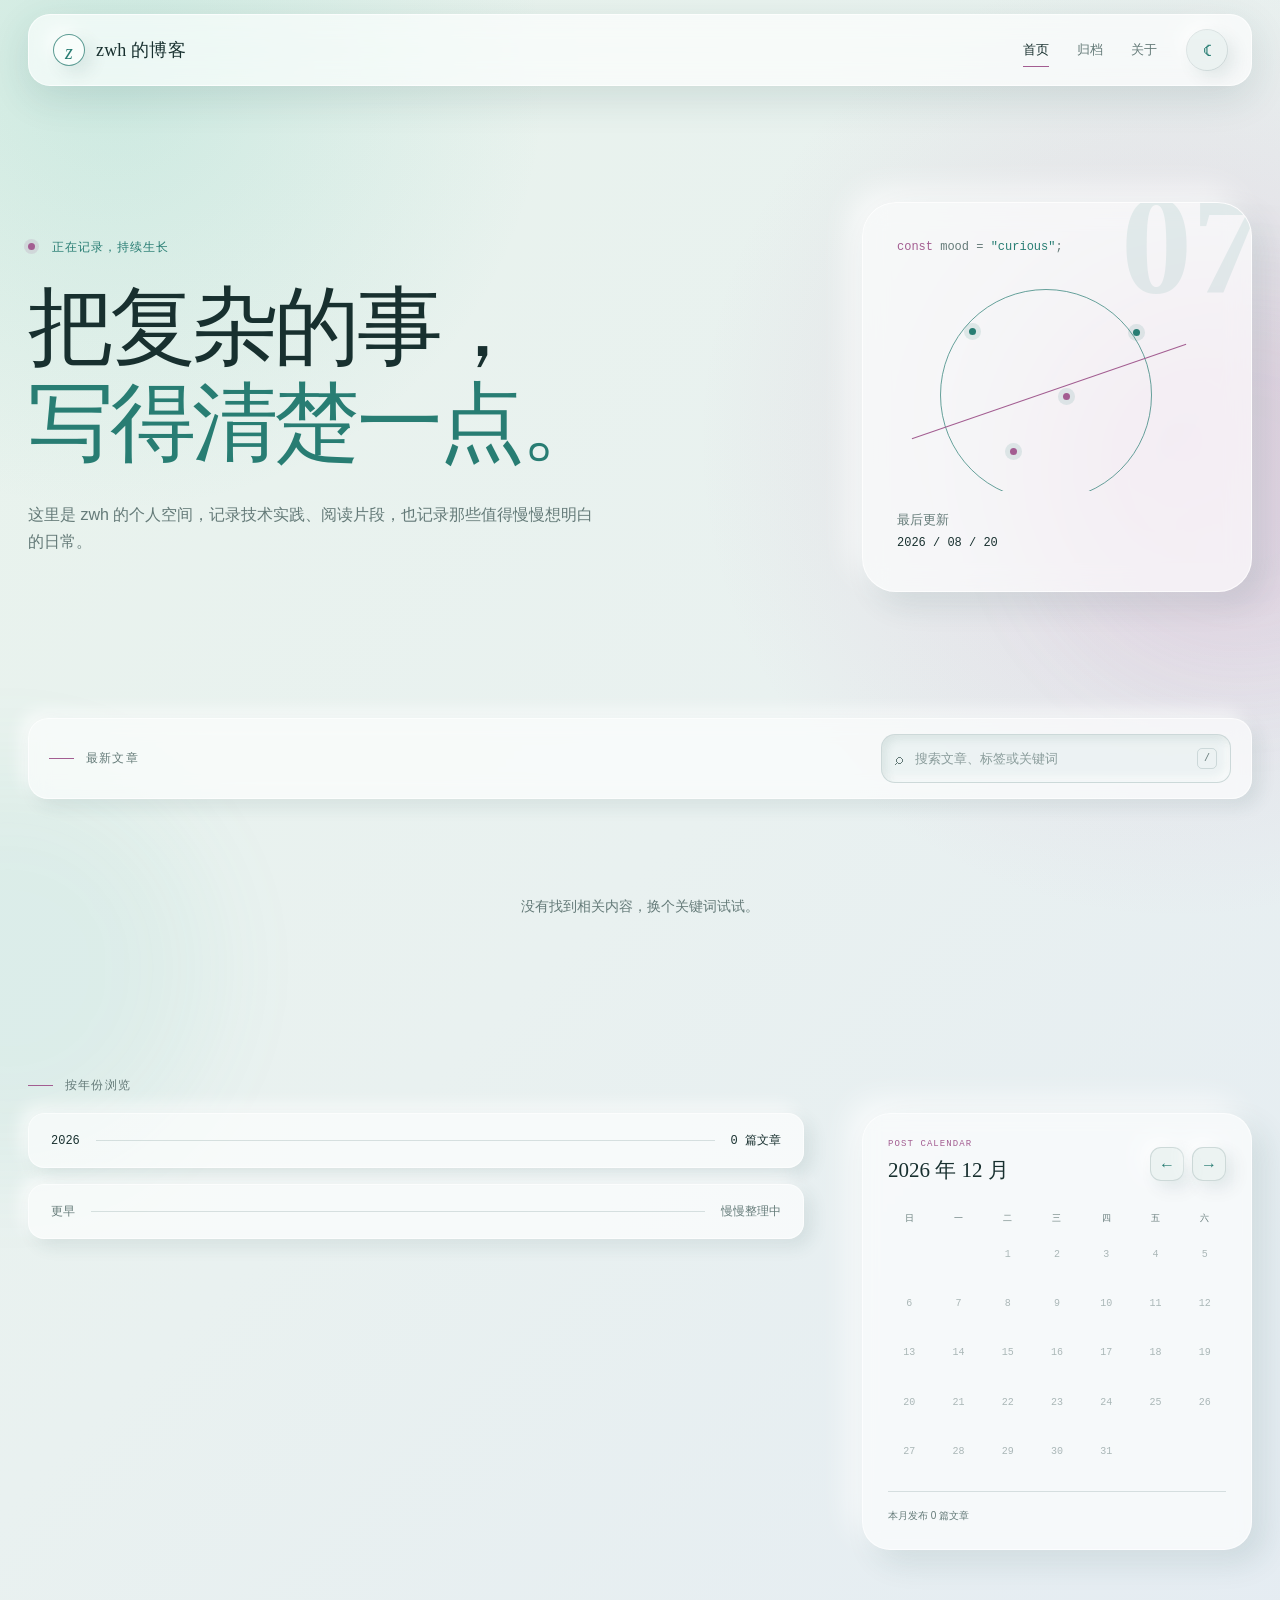
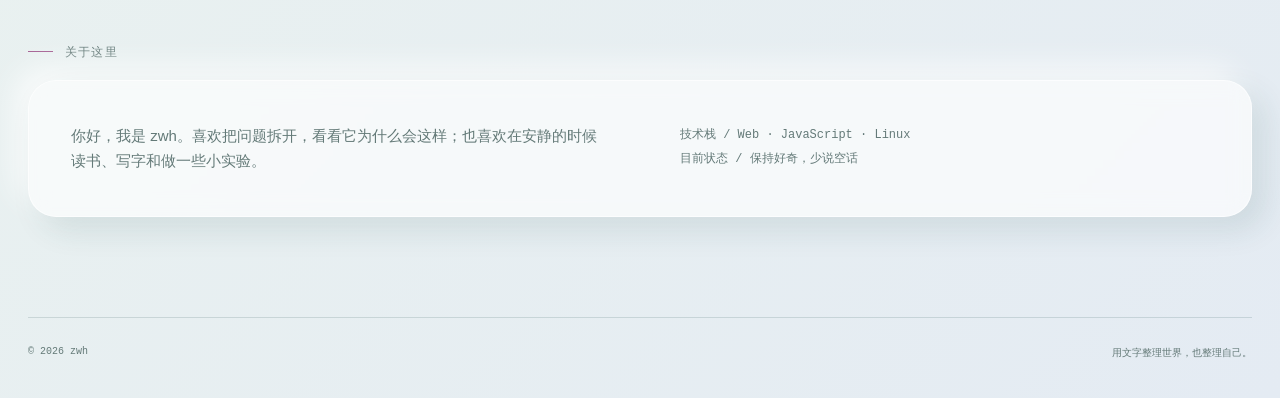
==== commit ef17cf29: "Add article calendar filtering" ====
--- a/index.html
+++ b/index.html
@@ -6,7 +6,7 @@
   <meta name="description" content="zwh 的个人博客，记录技术、阅读和日常思考。">
   <title>zwh 的博客</title>
   <script src="theme.js"></script>
-  <link rel="stylesheet" href="styles.css?v=20260825-3">
+  <link rel="stylesheet" href="styles.css?v=20260825-4">
 </head>
 <body class="home-page">
   <div class="site-shell">
@@ -57,8 +57,32 @@
 
       <section id="archive" class="archive-section">
         <div class="section-label"><span class="rule"></span><span>按年份浏览</span></div>
-        <div class="archive-row"><span>2026</span><span class="archive-line"></span><span>3 篇文章</span></div>
-        <div class="archive-row muted"><span>更早</span><span class="archive-line"></span><span>慢慢整理中</span></div>
+        <div class="archive-layout">
+          <div class="archive-list">
+            <div class="archive-row"><span id="archiveYear">2026</span><span class="archive-line"></span><span id="archiveCount">0 篇文章</span></div>
+            <div class="archive-row muted"><span>更早</span><span class="archive-line"></span><span>慢慢整理中</span></div>
+          </div>
+          <aside class="calendar-card" aria-label="按发布日期筛选文章">
+            <div class="calendar-head">
+              <div>
+                <p class="calendar-kicker">POST CALENDAR</p>
+                <h2 id="calendarMonth">2026 年 8 月</h2>
+              </div>
+              <div class="calendar-actions">
+                <button id="previousMonth" type="button" aria-label="上个月">←</button>
+                <button id="nextMonth" type="button" aria-label="下个月">→</button>
+              </div>
+            </div>
+            <div class="calendar-weekdays" aria-hidden="true">
+              <span>日</span><span>一</span><span>二</span><span>三</span><span>四</span><span>五</span><span>六</span>
+            </div>
+            <div id="calendarDays" class="calendar-days"></div>
+            <div class="calendar-foot">
+              <span id="calendarStatus">彩色日期表示当天发布过文章</span>
+              <button id="clearDateFilter" type="button" hidden>清除筛选</button>
+            </div>
+          </aside>
+        </div>
       </section>
 
       <section id="about" class="about-section">
@@ -72,6 +96,6 @@
 
     <footer class="footer"><span>© 2026 zwh</span><span>用文字整理世界，也整理自己。</span></footer>
   </div>
-  <script src="app.js?v=20260825-3"></script>
+  <script src="app.js?v=20260825-4"></script>
 </body>
 </html>
--- a/styles.css
+++ b/styles.css
@@ -254,10 +254,33 @@
 .page-ellipsis { display: grid; width: 24px; height: 42px; place-items: center; color: var(--muted); font: 12px var(--mono); }
 
 .archive-section, .about-section { padding-top: 92px; }
-.archive-row { display: flex; align-items: center; gap: 16px; max-width: 760px; margin-top: 16px; padding: 18px 22px; border: 1px solid rgba(255, 255, 255, .58); border-radius: 16px; color: var(--ink); background: var(--surface); box-shadow: var(--small-shadow); font: 12px var(--mono); }
+.archive-layout { display: grid; grid-template-columns: minmax(0, 1fr) 390px; gap: 58px; align-items: start; margin-top: 18px; }
+.archive-row { display: flex; align-items: center; gap: 16px; padding: 18px 22px; border: 1px solid rgba(255, 255, 255, .58); border-radius: 16px; color: var(--ink); background: var(--surface); box-shadow: var(--small-shadow); font: 12px var(--mono); }
+.archive-row + .archive-row { margin-top: 16px; }
 html[data-theme="dark"] .archive-row { border-color: var(--line); }
 .archive-row.muted { color: var(--muted); }
 .archive-line { flex: 1; height: 1px; background: var(--line); }
+.calendar-card { padding: 25px; border: 1px solid rgba(255, 255, 255, .65); border-radius: 28px; background: var(--surface); box-shadow: var(--raised-shadow); backdrop-filter: blur(8px); }
+html[data-theme="dark"] .calendar-card { border-color: var(--line); }
+.calendar-head, .calendar-foot { display: flex; align-items: center; justify-content: space-between; gap: 18px; }
+.calendar-kicker { margin: 0 0 4px; color: var(--coral); font: 9px var(--mono); letter-spacing: .12em; }
+.calendar-head h2 { margin: 0; font-family: var(--serif); font-size: 21px; font-weight: 500; }
+.calendar-actions { display: flex; gap: 8px; }
+.calendar-actions button { display: grid; width: 34px; height: 34px; place-items: center; border: 1px solid var(--line); border-radius: 11px; color: var(--moss); background: color-mix(in srgb, var(--paper) 76%, transparent); box-shadow: var(--small-shadow); cursor: pointer; }
+.calendar-actions button:hover { color: var(--coral); transform: translateY(-1px); }
+.calendar-weekdays, .calendar-days { display: grid; grid-template-columns: repeat(7, 1fr); gap: 7px; }
+.calendar-weekdays { margin: 23px 0 8px; color: var(--muted); text-align: center; font: 9px var(--mono); }
+.calendar-day { position: relative; display: grid; min-width: 0; aspect-ratio: 1; place-items: center; border: 0; border-radius: 11px; color: color-mix(in srgb, var(--muted) 72%, transparent); background: transparent; font: 10px var(--mono); }
+.calendar-day:disabled { opacity: .72; }
+.calendar-day.has-post { border: 1px solid color-mix(in srgb, var(--moss) 28%, transparent); color: var(--ink); background: color-mix(in srgb, var(--surface-strong) 72%, transparent); box-shadow: var(--small-shadow); cursor: pointer; }
+.calendar-day.has-post:hover { border-color: var(--moss); color: var(--moss); transform: translateY(-2px); }
+.calendar-day.selected { border-color: var(--moss); color: #fff; background: var(--moss); }
+html[data-theme="dark"] .calendar-day.selected { border-color: var(--coral); color: var(--paper); background: var(--coral); }
+.calendar-marker { position: absolute; right: 5px; bottom: 4px; display: grid; min-width: 5px; height: 5px; padding: 0 2px; place-items: center; border-radius: 5px; color: var(--paper); background: var(--coral); font: 7px/1 var(--mono); }
+.calendar-marker:not(:empty) { min-width: 12px; height: 12px; }
+.calendar-foot { min-height: 27px; margin-top: 18px; padding-top: 15px; border-top: 1px solid var(--line); color: var(--muted); font-size: 10px; }
+.calendar-foot button { padding: 4px 8px; border: 0; color: var(--coral); background: transparent; cursor: pointer; font: 10px var(--mono); }
+.calendar-actions button:focus-visible, .calendar-day:focus-visible, .calendar-foot button:focus-visible { outline: 2px solid var(--coral); outline-offset: 2px; }
 .about-grid { display: grid; grid-template-columns: 1fr 1fr; gap: 80px; margin-top: 18px; padding: 42px; border: 1px solid rgba(255, 255, 255, .62); border-radius: 28px; color: var(--muted); background: var(--surface); box-shadow: var(--raised-shadow); backdrop-filter: blur(10px); font-size: 15px; }
 html[data-theme="dark"] .about-grid { border-color: var(--line); }
 .about-grid p { margin: 0; }
@@ -269,6 +292,8 @@
   .intro-band { grid-template-columns: 1fr; gap: 55px; min-height: 0; }
   .intro-aside { min-height: 350px; }
   .post-list { grid-template-columns: 1fr; }
+  .archive-layout { grid-template-columns: 1fr; gap: 30px; }
+  .calendar-card { width: min(100%, 430px); }
 }
 
 @media (max-width: 640px) {
@@ -297,6 +322,9 @@
   .page-step-label { display: none; }
   .page-number { width: 38px; min-height: 38px; }
   .page-ellipsis { width: 14px; }
+  .archive-layout { gap: 24px; }
+  .calendar-card { padding: 21px; border-radius: 22px; }
+  .calendar-weekdays, .calendar-days { gap: 5px; }
   .about-grid { display: block; padding: 28px; }
   .about-meta { margin-top: 24px !important; }
   .footer { display: block; }
